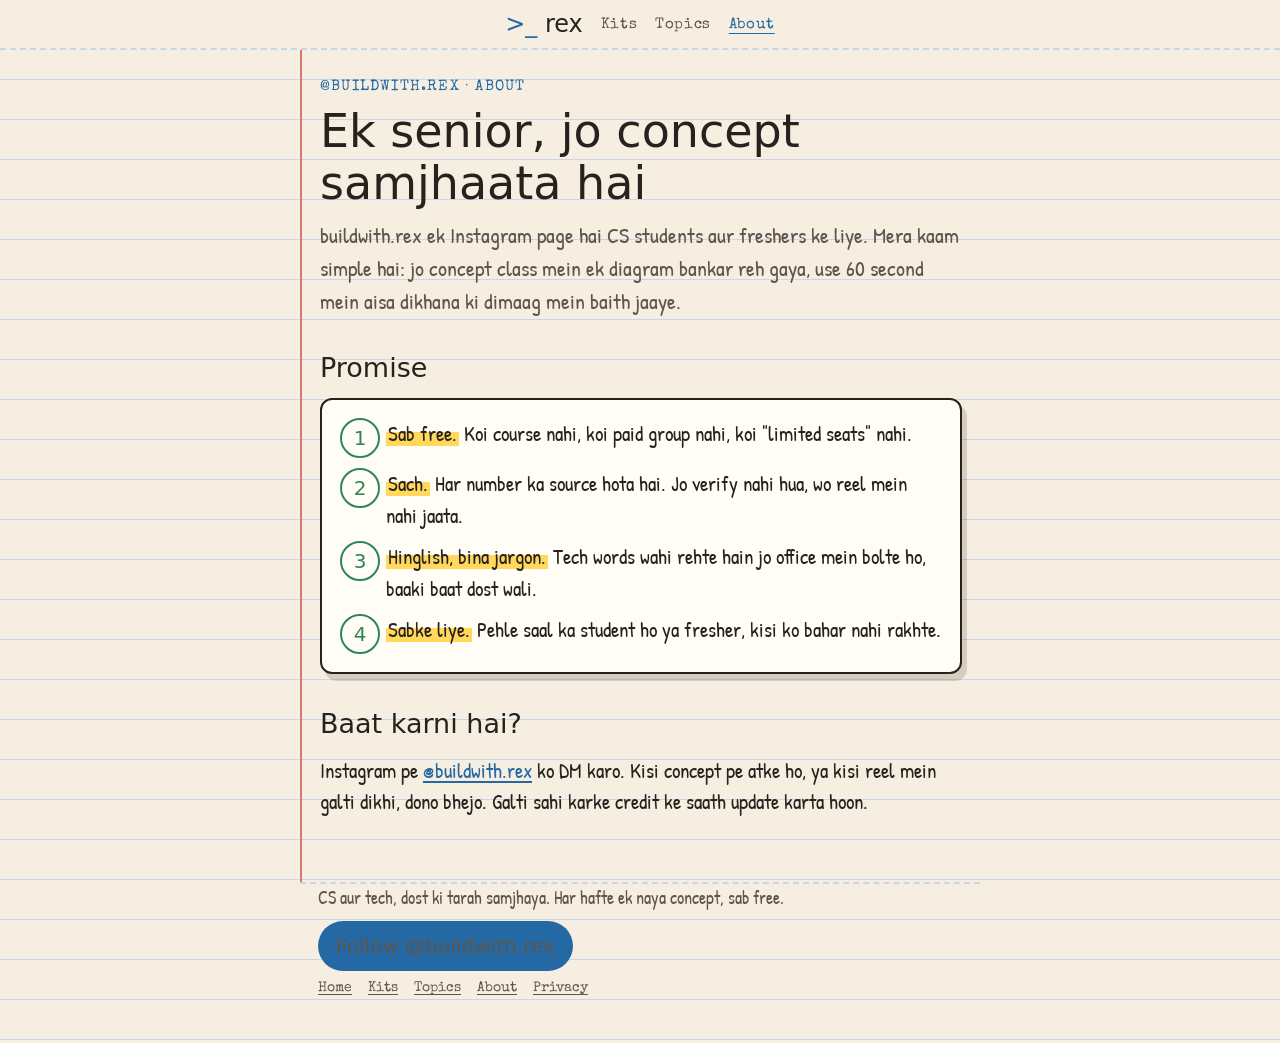
==== about/index.html @ 99a6d6bf "Full site for buildwithrex.me: home, kits, scale, design, pending, topics, about, privacy Co-Authore" ====
<!doctype html>
<html lang="hi-Latn">
<head>
<meta charset="utf-8">
<meta name="viewport" content="width=device-width, initial-scale=1, viewport-fit=cover">
<title>About Rex</title>
<meta name="description" content="buildwith.rex kya hai: CS aur tech concepts Hinglish mein, free kits, koi course nahi.">
<link rel="canonical" href="https://buildwithrex.me/about/">
<meta property="og:title" content="About Rex">
<meta property="og:description" content="buildwith.rex kya hai: CS aur tech concepts Hinglish mein, free kits, koi course nahi.">
<meta property="og:url" content="https://buildwithrex.me/about/">
<meta property="og:type" content="website">
<meta name="theme-color" content="#f6efe1">
<link rel="icon" href="/favicon.svg" type="image/svg+xml">
<link rel="preconnect" href="https://fonts.googleapis.com">
<link rel="preconnect" href="https://fonts.gstatic.com" crossorigin>
<link rel="stylesheet" href="https://fonts.googleapis.com/css2?family=Patrick+Hand&family=Permanent+Marker&family=Special+Elite&family=JetBrains+Mono:wght@400;700&display=swap">
<link rel="stylesheet" href="/style.css?v=4">
</head>
<body>
<header class="topnav"><div class="in">
  <a class="brand" href="/"><span>&gt;_</span> rex</a>
  <a class="nl" href="/kits/">Kits</a>
  <a class="nl" href="/topics/">Topics</a>
  <a class="nl" href="/about/" aria-current="page">About</a>
</div></header>
<main class="page">
<header>
  <p class="kicker">@buildwith.rex · about</p>
  <h1>Ek senior, jo concept samjhaata hai</h1>
  <p class="lead">buildwith.rex ek Instagram page hai CS students aur freshers ke liye. Mera kaam simple hai: jo concept class mein ek diagram bankar reh gaya, use 60 second mein aisa dikhana ki dimaag mein baith jaaye.</p>
</header>

<section>
  <h2>Promise</h2>
  <div class="card">
    <ol class="rule-list">
      <li><span><mark>Sab free.</mark> Koi course nahi, koi paid group nahi, koi "limited seats" nahi.</span></li>
      <li><span><mark>Sach.</mark> Har number ka source hota hai. Jo verify nahi hua, wo reel mein nahi jaata.</span></li>
      <li><span><mark>Hinglish, bina jargon.</mark> Tech words wahi rehte hain jo office mein bolte ho, baaki baat dost wali.</span></li>
      <li><span><mark>Sabke liye.</mark> Pehle saal ka student ho ya fresher, kisi ko bahar nahi rakhte.</span></li>
    </ol>
  </div>
</section>

<section>
  <h2>Baat karni hai?</h2>
  <p>Instagram pe <a href="https://www.instagram.com/buildwith.rex/" rel="noopener">@buildwith.rex</a> ko DM karo. Kisi concept pe atke ho, ya kisi reel mein galti dikhi, dono bhejo. Galti sahi karke credit ke saath update karta hoon.</p>
</section>
</main>
<footer class="sitefoot">
  <p>CS aur tech, dost ki tarah samjhaya. Har hafte ek naya concept, sab free.</p>
  <a class="follow" href="https://www.instagram.com/buildwith.rex/" rel="noopener">Follow @buildwith.rex</a>
  <nav><a href="/">Home</a><a href="/kits/">Kits</a><a href="/topics/">Topics</a><a href="/about/">About</a><a href="/privacy/">Privacy</a></nav>
</footer>
<script src="/copy.js?v=4"></script>
</body>
</html>
---- style.css ----
/* buildwith.rex kits: notebook paper, readable on a phone opened from an Instagram DM */
:root {
  --paper: #f6efe1;
  --sheet: #fffdf6;
  --ink: #28221e;
  --muted: #605548;
  --rule: #c8d6e8;
  --margin: #d67870;
  --blue: #2468a4;
  --green: #2e8656;
  --amber: #b9741a;
  --red: #c43a2e;
  --violet: #744e9e;
  --hl: #ffd85c;
  --code-bg: #2a2522;
  --code-fg: #f3ead9;
  --hand: "Patrick Hand", "Segoe Print", "Comic Sans MS", system-ui, sans-serif;
  --marker: "Permanent Marker", "Segoe Print", system-ui, sans-serif;
  --type: "Special Elite", "Courier New", monospace;
  --mono: "JetBrains Mono", Consolas, "Courier New", monospace;
}
@media (prefers-color-scheme: dark) {
  :root {
    --paper: #1d1a17; --sheet: #26221e; --ink: #f1e9dc; --muted: #b9ad9c; --rule: #33404f;
    --margin: #8f4a44; --blue: #7fb6e8; --green: #74c99a; --amber: #e5a650; --red: #ef7f72;
    --violet: #b79be0; --hl: #8a6d1a; --code-bg: #12100e;
  }
}
* { box-sizing: border-box; }
html { -webkit-text-size-adjust: 100%; }
body {
  margin: 0; background: var(--paper); color: var(--ink);
  font: 21px/1.5 var(--hand);
  background-image: repeating-linear-gradient(to bottom, transparent 0 39px, var(--rule) 39px 40px);
}
.page {
  max-width: 680px; margin: 0 auto; padding-inline: 18px; padding-block: 28px 64px;
  border-left: 2px solid var(--margin); display: grid; gap: 34px;
}
header { display: grid; gap: 10px; }
.kicker { font: 15px/1.2 var(--type); letter-spacing: .08em; text-transform: uppercase; color: var(--blue); }
h1, h2 { font-family: var(--marker); font-weight: 400; margin: 0; text-wrap: balance; }
h1 { font-size: clamp(34px, 8vw, 46px); line-height: 1.12; }
h2 { font-size: 27px; line-height: 1.2; }
p { margin: 0; }
.lead { color: var(--muted); font-size: 22px; }
section { display: grid; gap: 14px; }
mark { background: linear-gradient(to bottom, transparent 45%, var(--hl) 45% 92%, transparent 92%); color: inherit; padding: 0 .1em; }
a { color: var(--blue); text-underline-offset: 3px; }
a:focus-visible, button:focus-visible { outline: 3px solid var(--blue); outline-offset: 3px; }

.card {
  background: var(--sheet); border: 2px solid var(--ink); border-radius: 12px; padding: 18px;
  box-shadow: 5px 7px 0 rgba(70, 50, 30, .18); display: grid; gap: 12px;
}
.rule-list { margin: 0; padding-left: 0; list-style: none; display: grid; gap: 10px; counter-reset: r; }
.rule-list li { counter-increment: r; display: grid; grid-template-columns: 38px 1fr; gap: 8px; align-items: start; }
.rule-list li::before {
  content: counter(r); font: 20px/36px var(--marker); text-align: center; width: 36px; height: 36px;
  border: 2px solid var(--green); border-radius: 50%; color: var(--green);
}
.map { list-style: none; margin: 0; padding: 0; display: grid; gap: 0; }
.map li { display: grid; grid-template-columns: 1fr auto 1fr; gap: 10px; align-items: center; padding: 10px 0; border-top: 1px dashed var(--rule); }
.map li:first-child { border-top: 0; }
.map .eq { font-family: var(--marker); color: var(--muted); }
.map .tech { font: 17px var(--type); color: var(--blue); text-align: right; min-width: 0; }
dl { margin: 0; display: grid; gap: 12px; }
dl div { display: grid; gap: 2px; padding-left: 12px; border-left: 4px solid var(--hl); }
dt { font-weight: 700; font-family: var(--marker); font-size: 19px; }
dd { margin: 0; color: var(--muted); }
table { width: 100%; border-collapse: collapse; font: 16px var(--type); font-variant-numeric: tabular-nums; }
th, td { padding: 8px 6px; border-bottom: 1px dashed var(--rule); text-align: left; }
th { color: var(--muted); font-weight: 400; }
.wrap-table { overflow-x: auto; }
.src { font: 14px/1.4 var(--type); color: var(--muted); }

.steps { margin: 0; padding-left: 24px; display: grid; gap: 8px; }
code { font: .82em var(--mono); background: rgba(120, 100, 70, .14); padding: 1px 5px; border-radius: 4px; }
.code { position: relative; }
.code .name { font: 15px var(--type); color: var(--muted); margin-bottom: 6px; display: block; }
pre {
  margin: 0; background: var(--code-bg); color: var(--code-fg); border-radius: 10px; padding: 16px;
  overflow-x: auto; font: 13.5px/1.55 var(--mono);
}
pre code { background: none; padding: 0; font: inherit; }
.copy {
  position: absolute; top: 28px; right: 8px; font: 14px var(--type); background: var(--sheet); color: var(--ink);
  border: 2px solid var(--ink); border-radius: 8px; padding: 5px 10px; cursor: pointer;
}
.ok { color: var(--green); font-weight: 700; }

.links { list-style: none; margin: 0; padding: 0; display: grid; gap: 10px; }
.links li { background: var(--sheet); border: 2px solid var(--ink); border-radius: 10px; padding: 12px 14px; display: grid; gap: 2px; }
.links .tag { font: 13px var(--type); text-transform: uppercase; letter-spacing: .08em; color: var(--amber); }
.links a { font-weight: 700; word-break: break-word; }
.links span.d { color: var(--muted); font-size: 18px; }

.kits { list-style: none; margin: 0; padding: 0; display: grid; gap: 14px; }
.kits a { display: grid; gap: 4px; text-decoration: none; color: inherit; }
.kits .card:hover { transform: translate(-1px, -1px); box-shadow: 7px 9px 0 rgba(70, 50, 30, .22); }
.kits .kw { font: 15px var(--type); color: var(--green); }

footer { border-top: 2px dashed var(--rule); padding-top: 18px; display: grid; gap: 10px; color: var(--muted); }
.follow {
  justify-self: start; font-family: var(--marker); font-size: 20px; color: #fff; background: var(--blue);
  padding: 10px 18px; border-radius: 999px; text-decoration: none;
}
@media (prefers-reduced-motion: no-preference) { .kits .card { transition: transform .15s, box-shadow .15s; } }

/* keep wide code and tables inside their own scroll boxes, never the page */
.page > *, section > *, .card > *, .code, .rule-list li > *, .map li > * { min-width: 0; }
body { overflow-x: hidden; }
.rule-list li span, .map li span, dd { overflow-wrap: anywhere; }
.page, section, .card, header, footer { grid-template-columns: minmax(0, 1fr); }

/* site chrome: menu and footer */
.topnav { position: sticky; top: env(safe-area-inset-top, 0px); z-index: 5; background: var(--paper); border-bottom: 2px dashed var(--rule); }
.topnav .in { max-width: 860px; margin: 0 auto; padding: 10px 18px; display: flex; flex-wrap: wrap; gap: 6px 18px; align-items: center; }
.topnav .brand { font: 24px var(--marker); color: var(--ink); text-decoration: none; margin-right: auto; }
.topnav .brand span { color: var(--blue); }
.topnav a.nl { font: 15px var(--type); color: var(--muted); text-decoration: none; letter-spacing: .04em; }
.topnav a.nl[aria-current="page"] { color: var(--blue); text-decoration: underline; text-underline-offset: 5px; }
.sitefoot { max-width: 680px; margin: 0 auto; padding: 0 18px 48px; display: grid; gap: 10px; color: var(--muted); font-size: 18px; }
.sitefoot nav { display: flex; flex-wrap: wrap; gap: 6px 16px; font: 14px var(--type); }
.sitefoot a { color: var(--muted); }

/* home */
.hero { display: grid; gap: 14px; padding-top: 8px; }
.hero .logo { font: clamp(56px, 16vw, 92px)/1 var(--mono); color: var(--blue); font-weight: 700; }
.hero h1 { font-size: clamp(30px, 7vw, 44px); }
.pills { display: flex; flex-wrap: wrap; gap: 8px; }
.pill { font: 16px var(--type); border: 2px solid var(--ink); border-radius: 999px; padding: 4px 12px; background: var(--sheet); }
.grid2 { display: grid; grid-template-columns: repeat(auto-fit, minmax(240px, 1fr)); gap: 14px; }
.reel { display: grid; gap: 6px; }
.reel .kw { font: 15px var(--type); color: var(--green); }
.cta-row { display: flex; flex-wrap: wrap; gap: 12px; align-items: center; }
.btn-ghost { font-family: var(--marker); font-size: 18px; color: var(--ink); border: 2px solid var(--ink); padding: 8px 16px; border-radius: 999px; text-decoration: none; }
.series { display: grid; gap: 8px; }
.series h3 { margin: 0; font: 22px var(--marker); }
.series ul { margin: 0; padding-left: 20px; display: grid; gap: 4px; }
.soon { font: 13px var(--type); color: var(--amber); border: 1px solid var(--amber); border-radius: 6px; padding: 1px 6px; margin-left: 6px; }
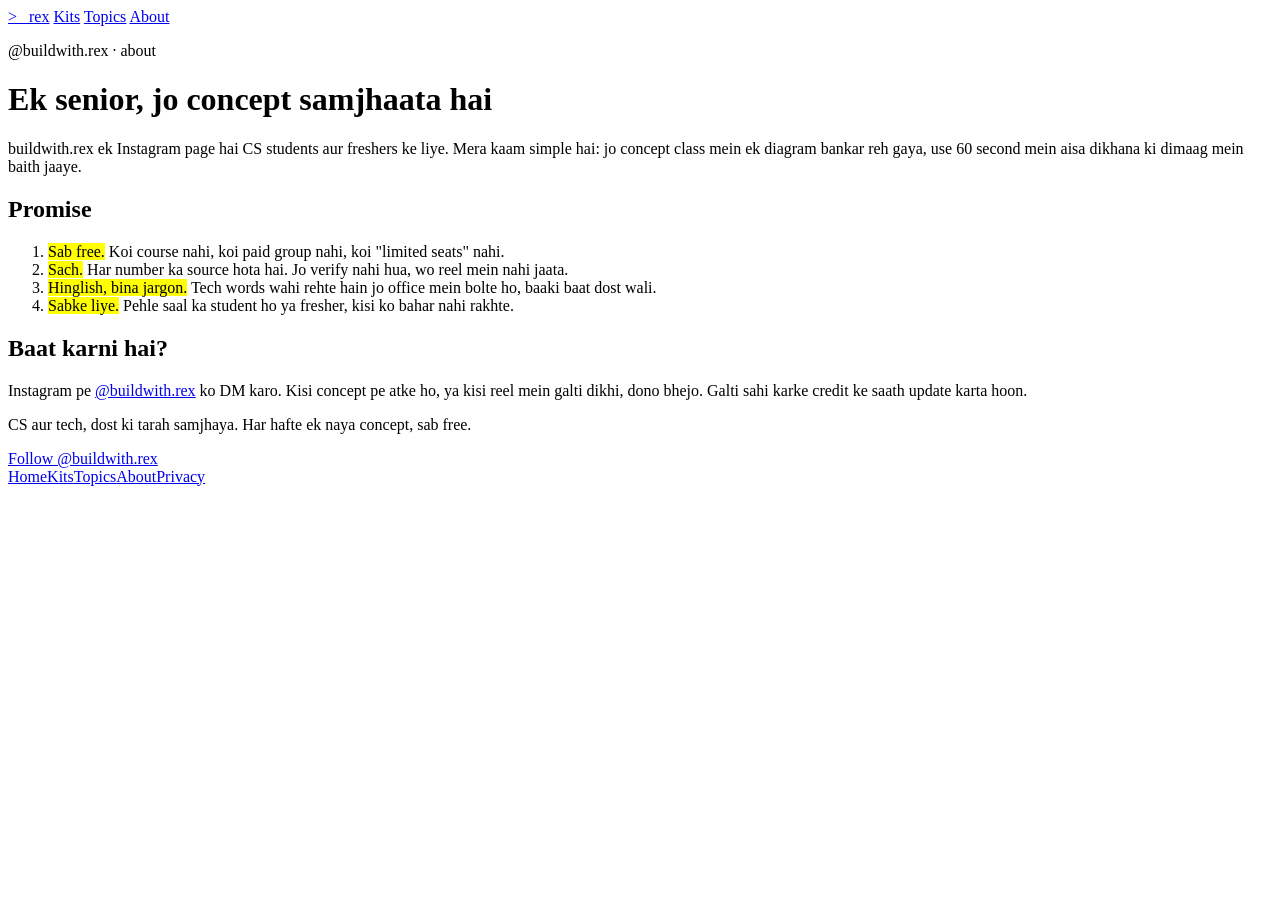
==== commit 495304e7: "Serve correctly from the github.io project path until the custom domain is verified Co-Authored-By: " ====
--- a/about/index.html
+++ b/about/index.html
@@ -5,24 +5,24 @@
 <meta name="viewport" content="width=device-width, initial-scale=1, viewport-fit=cover">
 <title>About Rex</title>
 <meta name="description" content="buildwith.rex kya hai: CS aur tech concepts Hinglish mein, free kits, koi course nahi.">
-<link rel="canonical" href="https://buildwithrex.me/about/">
+<link rel="canonical" href="https://rishbahjain270804.github.io/buildwith-rex/buildwith-rex/about/">
 <meta property="og:title" content="About Rex">
 <meta property="og:description" content="buildwith.rex kya hai: CS aur tech concepts Hinglish mein, free kits, koi course nahi.">
-<meta property="og:url" content="https://buildwithrex.me/about/">
+<meta property="og:url" content="https://rishbahjain270804.github.io/buildwith-rex/buildwith-rex/about/">
 <meta property="og:type" content="website">
 <meta name="theme-color" content="#f6efe1">
-<link rel="icon" href="/favicon.svg" type="image/svg+xml">
+<link rel="icon" href="/buildwith-rex/favicon.svg" type="image/svg+xml">
 <link rel="preconnect" href="https://fonts.googleapis.com">
 <link rel="preconnect" href="https://fonts.gstatic.com" crossorigin>
 <link rel="stylesheet" href="https://fonts.googleapis.com/css2?family=Patrick+Hand&family=Permanent+Marker&family=Special+Elite&family=JetBrains+Mono:wght@400;700&display=swap">
-<link rel="stylesheet" href="/style.css?v=4">
+<link rel="stylesheet" href="/buildwith-rex/style.css?v=4">
 </head>
 <body>
 <header class="topnav"><div class="in">
-  <a class="brand" href="/"><span>&gt;_</span> rex</a>
-  <a class="nl" href="/kits/">Kits</a>
-  <a class="nl" href="/topics/">Topics</a>
-  <a class="nl" href="/about/" aria-current="page">About</a>
+  <a class="brand" href="/buildwith-rex/"><span>&gt;_</span> rex</a>
+  <a class="nl" href="/buildwith-rex/kits/">Kits</a>
+  <a class="nl" href="/buildwith-rex/topics/">Topics</a>
+  <a class="nl" href="/buildwith-rex/about/" aria-current="page">About</a>
 </div></header>
 <main class="page">
 <header>
@@ -51,8 +51,8 @@
 <footer class="sitefoot">
   <p>CS aur tech, dost ki tarah samjhaya. Har hafte ek naya concept, sab free.</p>
   <a class="follow" href="https://www.instagram.com/buildwith.rex/" rel="noopener">Follow @buildwith.rex</a>
-  <nav><a href="/">Home</a><a href="/kits/">Kits</a><a href="/topics/">Topics</a><a href="/about/">About</a><a href="/privacy/">Privacy</a></nav>
+  <nav><a href="/buildwith-rex/">Home</a><a href="/buildwith-rex/kits/">Kits</a><a href="/buildwith-rex/topics/">Topics</a><a href="/buildwith-rex/about/">About</a><a href="/buildwith-rex/privacy/">Privacy</a></nav>
 </footer>
-<script src="/copy.js?v=4"></script>
+<script src="/buildwith-rex/copy.js?v=4"></script>
 </body>
 </html>
